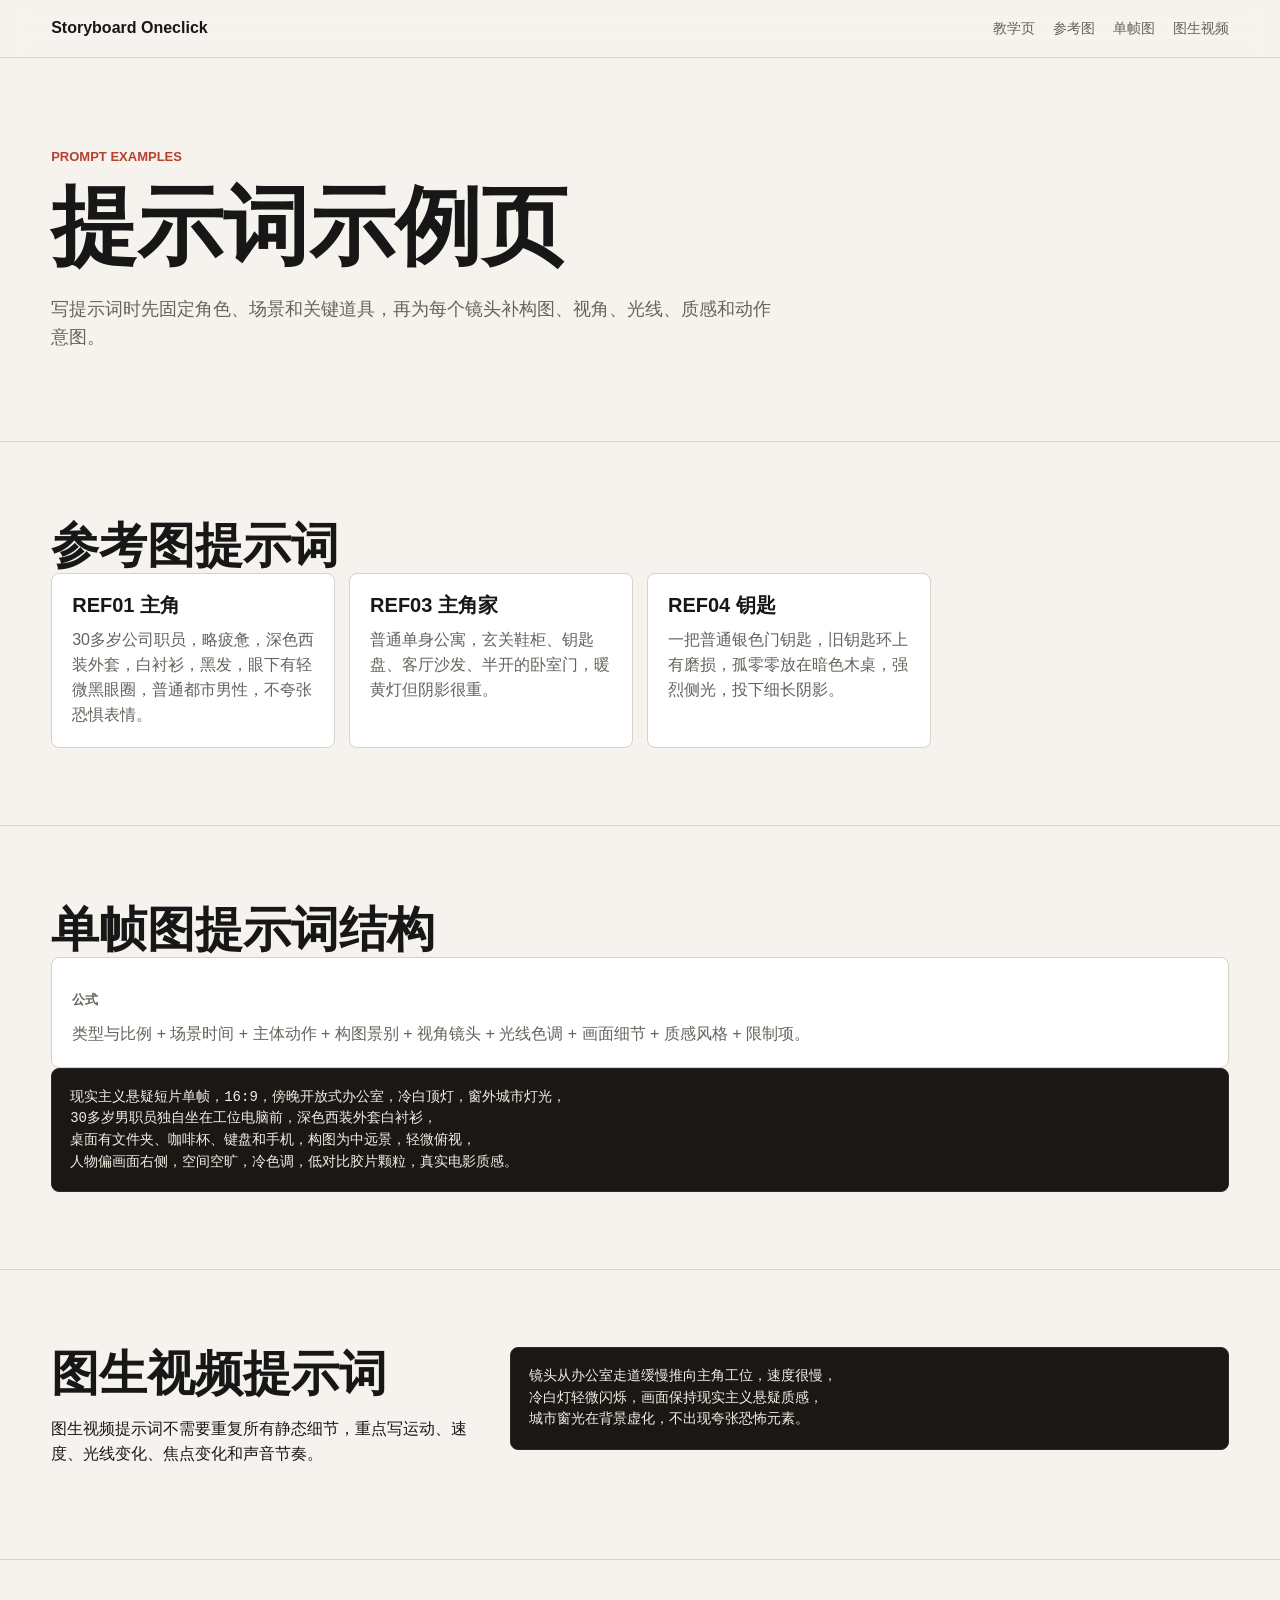
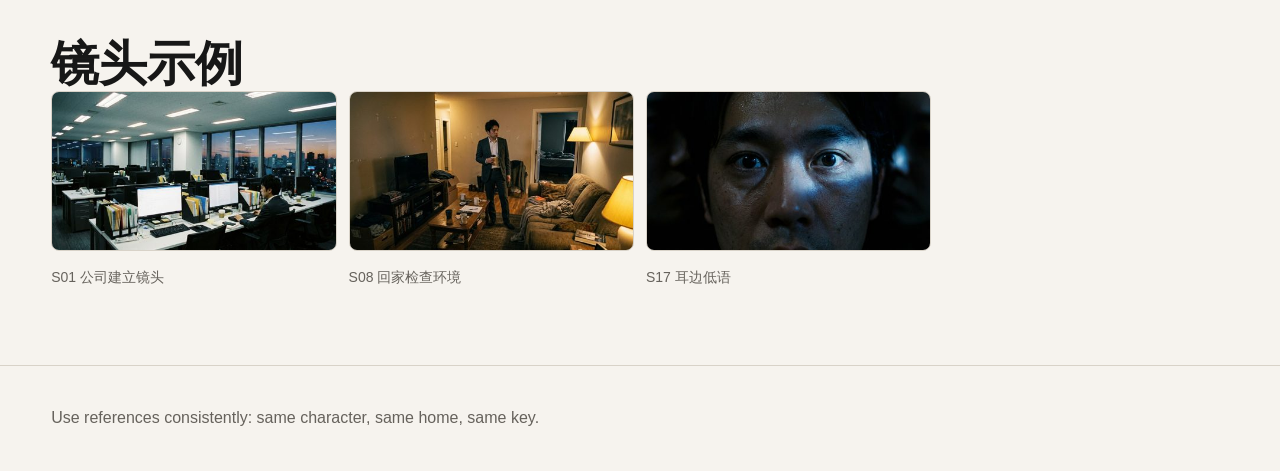
==== prompts.html @ 40c7abe9 "Add ComfyUI storyboard tutorial kit" ====
<!doctype html>
<html lang="zh-CN">
<head>
  <meta charset="utf-8">
  <meta name="viewport" content="width=device-width, initial-scale=1">
  <title>提示词示例 | ComfyUI Storyboard Oneclick</title>
  <meta name="description" content="参考图、单帧图和图生视频提示词写法示例。">
  <link rel="stylesheet" href="styles.css">
</head>
<body>
  <header class="site-header">
    <a class="brand" href="index.html">Storyboard Oneclick</a>
    <nav>
      <a href="index.html">教学页</a>
      <a href="#reference">参考图</a>
      <a href="#frames">单帧图</a>
      <a href="#video">图生视频</a>
    </nav>
  </header>

  <main>
    <section class="page-title">
      <p class="eyebrow">Prompt Examples</p>
      <h1>提示词示例页</h1>
      <p class="lead">写提示词时先固定角色、场景和关键道具，再为每个镜头补构图、视角、光线、质感和动作意图。</p>
    </section>

    <section id="reference" class="section">
      <h2>参考图提示词</h2>
      <div class="prompt-list">
        <article>
          <h3>REF01 主角</h3>
          <p>30多岁公司职员，略疲惫，深色西装外套，白衬衫，黑发，眼下有轻微黑眼圈，普通都市男性，不夸张恐惧表情。</p>
        </article>
        <article>
          <h3>REF03 主角家</h3>
          <p>普通单身公寓，玄关鞋柜、钥匙盘、客厅沙发、半开的卧室门，暖黄灯但阴影很重。</p>
        </article>
        <article>
          <h3>REF04 钥匙</h3>
          <p>一把普通银色门钥匙，旧钥匙环上有磨损，孤零零放在暗色木桌，强烈侧光，投下细长阴影。</p>
        </article>
      </div>
    </section>

    <section id="frames" class="section">
      <h2>单帧图提示词结构</h2>
      <div class="prompt-card">
        <p class="tag">公式</p>
        <p>类型与比例 + 场景时间 + 主体动作 + 构图景别 + 视角镜头 + 光线色调 + 画面细节 + 质感风格 + 限制项。</p>
      </div>
      <pre><code>现实主义悬疑短片单帧，16:9，傍晚开放式办公室，冷白顶灯，窗外城市灯光，
30多岁男职员独自坐在工位电脑前，深色西装外套白衬衫，
桌面有文件夹、咖啡杯、键盘和手机，构图为中远景，轻微俯视，
人物偏画面右侧，空间空旷，冷色调，低对比胶片颗粒，真实电影质感。</code></pre>
    </section>

    <section id="video" class="section two-col">
      <div>
        <h2>图生视频提示词</h2>
        <p>图生视频提示词不需要重复所有静态细节，重点写运动、速度、光线变化、焦点变化和声音节奏。</p>
      </div>
      <pre><code>镜头从办公室走道缓慢推向主角工位，速度很慢，
冷白灯轻微闪烁，画面保持现实主义悬疑质感，
城市窗光在背景虚化，不出现夸张恐怖元素。</code></pre>
    </section>

    <section class="section">
      <h2>镜头示例</h2>
      <div class="gallery">
        <figure><img src="assets/sample-stills/S01.jpg" alt="S01"><figcaption>S01 公司建立镜头</figcaption></figure>
        <figure><img src="assets/sample-stills/S08.jpg" alt="S08"><figcaption>S08 回家检查环境</figcaption></figure>
        <figure><img src="assets/sample-stills/S17.jpg" alt="S17"><figcaption>S17 耳边低语</figcaption></figure>
      </div>
    </section>
  </main>

  <footer>
    <p>Use references consistently: same character, same home, same key.</p>
  </footer>
</body>
</html>
---- styles.css ----
:root {
  color-scheme: light;
  --bg: #f6f3ee;
  --ink: #171717;
  --muted: #66625c;
  --line: #d8d2c8;
  --panel: #ffffff;
  --accent: #b5402e;
  --accent-dark: #74261c;
  --green: #1f6f63;
}

* { box-sizing: border-box; }

body {
  margin: 0;
  background: var(--bg);
  color: var(--ink);
  font-family: Inter, "Segoe UI", "Microsoft YaHei", Arial, sans-serif;
  line-height: 1.55;
}

a { color: inherit; text-decoration: none; }

.site-header {
  position: sticky;
  top: 0;
  z-index: 10;
  display: flex;
  align-items: center;
  justify-content: space-between;
  gap: 24px;
  padding: 16px clamp(20px, 4vw, 56px);
  border-bottom: 1px solid var(--line);
  background: rgba(246, 243, 238, 0.92);
  backdrop-filter: blur(12px);
}

.brand {
  font-weight: 800;
  letter-spacing: 0;
}

nav {
  display: flex;
  gap: 18px;
  flex-wrap: wrap;
  color: var(--muted);
  font-size: 14px;
}

nav a:hover { color: var(--accent); }

.hero {
  display: grid;
  grid-template-columns: minmax(280px, 0.8fr) minmax(360px, 1.2fr);
  gap: clamp(28px, 5vw, 72px);
  align-items: center;
  min-height: calc(100vh - 74px);
  padding: clamp(32px, 6vw, 84px) clamp(20px, 4vw, 56px);
}

.hero-copy { max-width: 660px; }

.eyebrow, .tag {
  margin: 0 0 10px;
  color: var(--accent);
  font-size: 13px;
  font-weight: 800;
  text-transform: uppercase;
}

h1, h2, h3 { line-height: 1.12; margin: 0; letter-spacing: 0; }
h1 { font-size: clamp(42px, 7vw, 86px); }
h2 { font-size: clamp(30px, 4vw, 48px); }
h3 { font-size: 20px; }

.lead {
  margin: 22px 0 0;
  color: var(--muted);
  font-size: 18px;
  max-width: 720px;
}

.actions {
  display: flex;
  gap: 12px;
  margin-top: 28px;
  flex-wrap: wrap;
}

.button {
  display: inline-flex;
  align-items: center;
  justify-content: center;
  min-height: 44px;
  padding: 0 18px;
  border: 1px solid var(--line);
  border-radius: 6px;
  background: var(--panel);
  font-weight: 700;
}

.button.primary {
  border-color: var(--accent);
  background: var(--accent);
  color: #fff;
}

.hero-media {
  margin: 0;
  overflow: hidden;
  border: 1px solid var(--line);
  background: var(--panel);
  box-shadow: 0 22px 70px rgba(23, 23, 23, 0.15);
}

.hero-media img {
  display: block;
  width: 100%;
  height: auto;
}

.section {
  padding: clamp(42px, 6vw, 78px) clamp(20px, 4vw, 56px);
  border-top: 1px solid var(--line);
}

.section-heading {
  display: flex;
  justify-content: space-between;
  align-items: end;
  gap: 24px;
  margin-bottom: 26px;
}

.flow-grid, .prompt-list {
  display: grid;
  grid-template-columns: repeat(4, minmax(0, 1fr));
  gap: 14px;
}

.flow-grid article, .prompt-list article, .prompt-card {
  border: 1px solid var(--line);
  background: var(--panel);
  padding: 20px;
  border-radius: 8px;
}

.flow-grid span {
  color: var(--green);
  font-weight: 900;
  font-size: 14px;
}

.flow-grid p, .prompt-list p, .prompt-card p {
  margin: 12px 0 0;
  color: var(--muted);
}

.still-grid, .gallery {
  display: grid;
  grid-template-columns: repeat(4, minmax(0, 1fr));
  gap: 12px;
}

.still-grid img, .gallery img {
  width: 100%;
  aspect-ratio: 16 / 9;
  object-fit: cover;
  border-radius: 8px;
  border: 1px solid var(--line);
}

.gallery figure { margin: 0; }
.gallery figcaption { margin-top: 8px; color: var(--muted); font-size: 14px; }

.two-col {
  display: grid;
  grid-template-columns: minmax(280px, 0.75fr) minmax(320px, 1.25fr);
  gap: 28px;
  align-items: start;
}

pre {
  margin: 0;
  overflow: auto;
  border-radius: 8px;
  border: 1px solid #2d2a26;
  background: #191815;
  color: #f4eee4;
  padding: 18px;
  font-size: 14px;
}

code {
  font-family: "Cascadia Code", Consolas, monospace;
}

.commands {
  display: grid;
  gap: 12px;
}

.page-title {
  padding: clamp(46px, 7vw, 96px) clamp(20px, 4vw, 56px);
}

footer {
  padding: 24px clamp(20px, 4vw, 56px);
  color: var(--muted);
  border-top: 1px solid var(--line);
}

@media (max-width: 900px) {
  .hero, .two-col { grid-template-columns: 1fr; }
  .flow-grid, .still-grid, .gallery, .prompt-list { grid-template-columns: repeat(2, minmax(0, 1fr)); }
}

@media (max-width: 560px) {
  .site-header { align-items: flex-start; flex-direction: column; }
  .flow-grid, .still-grid, .gallery, .prompt-list { grid-template-columns: 1fr; }
  h1 { font-size: 42px; }
}
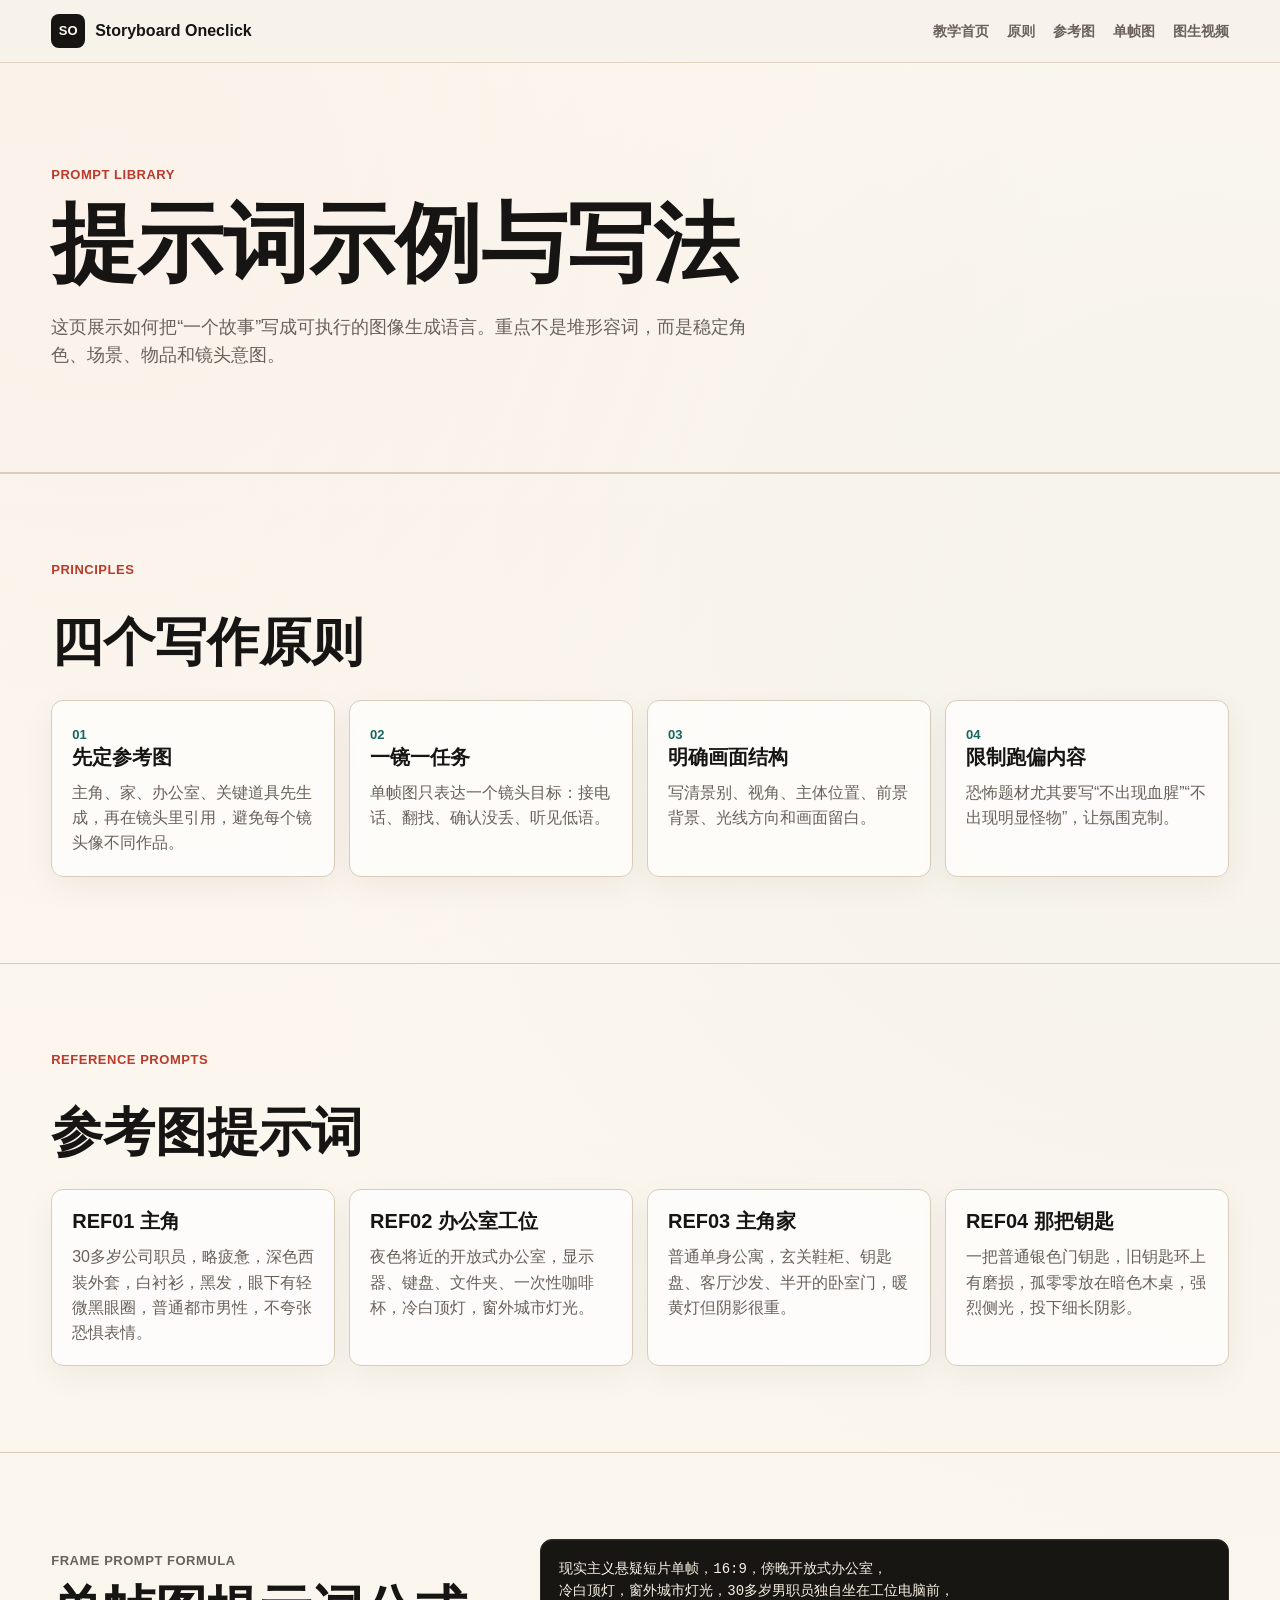
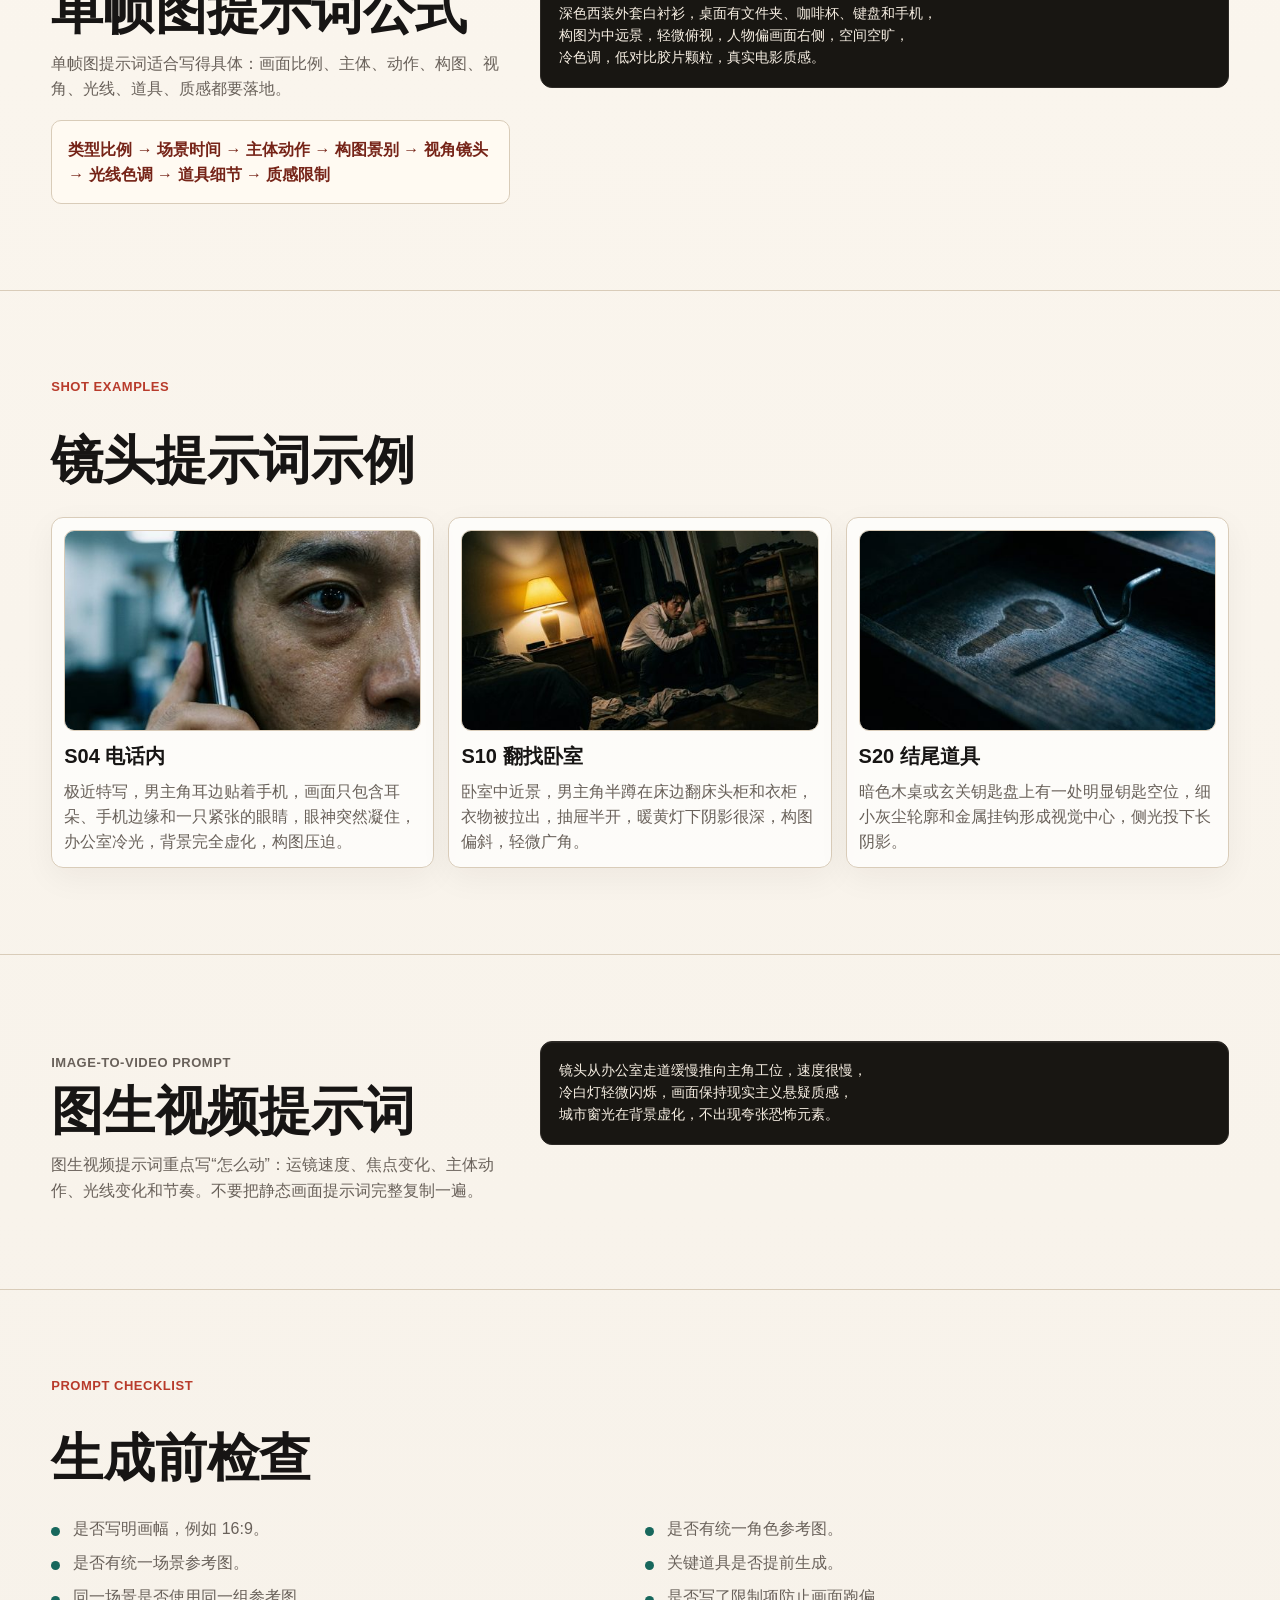
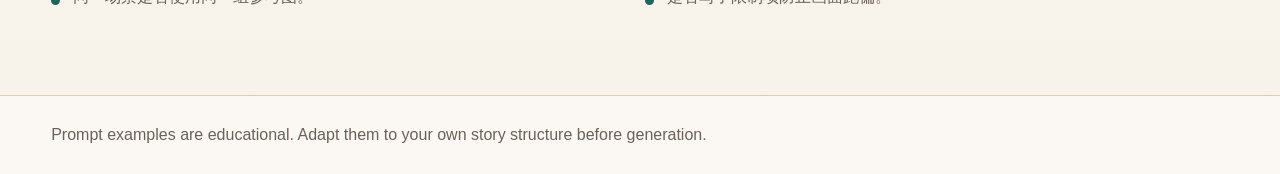
==== commit 74942520: "Polish tutorial site and Pages deployment" ====
--- a/prompts.html
+++ b/prompts.html
@@ -4,61 +4,128 @@
   <meta charset="utf-8">
   <meta name="viewport" content="width=device-width, initial-scale=1">
   <title>提示词示例 | ComfyUI Storyboard Oneclick</title>
-  <meta name="description" content="参考图、单帧图和图生视频提示词写法示例。">
+  <meta name="description" content="Prompt examples for reference images, storyboard stills, and image-to-video movement prompts.">
   <link rel="stylesheet" href="styles.css">
 </head>
 <body>
   <header class="site-header">
-    <a class="brand" href="index.html">Storyboard Oneclick</a>
-    <nav>
-      <a href="index.html">教学页</a>
+    <a class="brand" href="index.html">
+      <span class="brand-mark">SO</span>
+      <span>Storyboard Oneclick</span>
+    </a>
+    <nav aria-label="Main navigation">
+      <a href="index.html">教学首页</a>
+      <a href="#principles">原则</a>
       <a href="#reference">参考图</a>
-      <a href="#frames">单帧图</a>
+      <a href="#frame">单帧图</a>
       <a href="#video">图生视频</a>
     </nav>
   </header>
 
   <main>
     <section class="page-title">
-      <p class="eyebrow">Prompt Examples</p>
-      <h1>提示词示例页</h1>
-      <p class="lead">写提示词时先固定角色、场景和关键道具，再为每个镜头补构图、视角、光线、质感和动作意图。</p>
+      <p class="eyebrow">Prompt Library</p>
+      <h1>提示词示例与写法</h1>
+      <p class="lead">这页展示如何把“一个故事”写成可执行的图像生成语言。重点不是堆形容词，而是稳定角色、场景、物品和镜头意图。</p>
     </section>
 
-    <section id="reference" class="section">
-      <h2>参考图提示词</h2>
+    <section class="section" id="principles">
+      <div class="section-heading">
+        <p class="eyebrow">Principles</p>
+        <h2>四个写作原则</h2>
+      </div>
+      <div class="flow-grid compact">
+        <article>
+          <span>01</span>
+          <h3>先定参考图</h3>
+          <p>主角、家、办公室、关键道具先生成，再在镜头里引用，避免每个镜头像不同作品。</p>
+        </article>
+        <article>
+          <span>02</span>
+          <h3>一镜一任务</h3>
+          <p>单帧图只表达一个镜头目标：接电话、翻找、确认没丢、听见低语。</p>
+        </article>
+        <article>
+          <span>03</span>
+          <h3>明确画面结构</h3>
+          <p>写清景别、视角、主体位置、前景背景、光线方向和画面留白。</p>
+        </article>
+        <article>
+          <span>04</span>
+          <h3>限制跑偏内容</h3>
+          <p>恐怖题材尤其要写“不出现血腥”“不出现明显怪物”，让氛围克制。</p>
+        </article>
+      </div>
+    </section>
+
+    <section class="section" id="reference">
+      <div class="section-heading">
+        <p class="eyebrow">Reference Prompts</p>
+        <h2>参考图提示词</h2>
+      </div>
       <div class="prompt-list">
         <article>
           <h3>REF01 主角</h3>
           <p>30多岁公司职员，略疲惫，深色西装外套，白衬衫，黑发，眼下有轻微黑眼圈，普通都市男性，不夸张恐惧表情。</p>
         </article>
         <article>
+          <h3>REF02 办公室工位</h3>
+          <p>夜色将近的开放式办公室，显示器、键盘、文件夹、一次性咖啡杯，冷白顶灯，窗外城市灯光。</p>
+        </article>
+        <article>
           <h3>REF03 主角家</h3>
           <p>普通单身公寓，玄关鞋柜、钥匙盘、客厅沙发、半开的卧室门，暖黄灯但阴影很重。</p>
         </article>
         <article>
-          <h3>REF04 钥匙</h3>
+          <h3>REF04 那把钥匙</h3>
           <p>一把普通银色门钥匙，旧钥匙环上有磨损，孤零零放在暗色木桌，强烈侧光，投下细长阴影。</p>
         </article>
       </div>
     </section>
 
-    <section id="frames" class="section">
-      <h2>单帧图提示词结构</h2>
-      <div class="prompt-card">
-        <p class="tag">公式</p>
-        <p>类型与比例 + 场景时间 + 主体动作 + 构图景别 + 视角镜头 + 光线色调 + 画面细节 + 质感风格 + 限制项。</p>
+    <section class="section two-col" id="frame">
+      <div>
+        <p class="eyebrow">Frame Prompt Formula</p>
+        <h2>单帧图提示词公式</h2>
+        <p>单帧图提示词适合写得具体：画面比例、主体、动作、构图、视角、光线、道具、质感都要落地。</p>
+        <div class="formula">类型比例 → 场景时间 → 主体动作 → 构图景别 → 视角镜头 → 光线色调 → 道具细节 → 质感限制</div>
       </div>
-      <pre><code>现实主义悬疑短片单帧，16:9，傍晚开放式办公室，冷白顶灯，窗外城市灯光，
-30多岁男职员独自坐在工位电脑前，深色西装外套白衬衫，
-桌面有文件夹、咖啡杯、键盘和手机，构图为中远景，轻微俯视，
-人物偏画面右侧，空间空旷，冷色调，低对比胶片颗粒，真实电影质感。</code></pre>
+      <pre><code>现实主义悬疑短片单帧，16:9，傍晚开放式办公室，
+冷白顶灯，窗外城市灯光，30多岁男职员独自坐在工位电脑前，
+深色西装外套白衬衫，桌面有文件夹、咖啡杯、键盘和手机，
+构图为中远景，轻微俯视，人物偏画面右侧，空间空旷，
+冷色调，低对比胶片颗粒，真实电影质感。</code></pre>
     </section>
 
-    <section id="video" class="section two-col">
+    <section class="section" id="shot-examples">
+      <div class="section-heading">
+        <p class="eyebrow">Shot Examples</p>
+        <h2>镜头提示词示例</h2>
+      </div>
+      <div class="shot-example-grid">
+        <article>
+          <img src="assets/sample-stills/S04.jpg" alt="S04 电话低语">
+          <h3>S04 电话内</h3>
+          <p>极近特写，男主角耳边贴着手机，画面只包含耳朵、手机边缘和一只紧张的眼睛，眼神突然凝住，办公室冷光，背景完全虚化，构图压迫。</p>
+        </article>
+        <article>
+          <img src="assets/sample-stills/S10.jpg" alt="S10 翻找卧室">
+          <h3>S10 翻找卧室</h3>
+          <p>卧室中近景，男主角半蹲在床边翻床头柜和衣柜，衣物被拉出，抽屉半开，暖黄灯下阴影很深，构图偏斜，轻微广角。</p>
+        </article>
+        <article>
+          <img src="assets/sample-stills/S20.jpg" alt="S20 钥匙缺失">
+          <h3>S20 结尾道具</h3>
+          <p>暗色木桌或玄关钥匙盘上有一处明显钥匙空位，细小灰尘轮廓和金属挂钩形成视觉中心，侧光投下长阴影。</p>
+        </article>
+      </div>
+    </section>
+
+    <section class="section two-col" id="video">
       <div>
+        <p class="eyebrow">Image-to-Video Prompt</p>
         <h2>图生视频提示词</h2>
-        <p>图生视频提示词不需要重复所有静态细节，重点写运动、速度、光线变化、焦点变化和声音节奏。</p>
+        <p>图生视频提示词重点写“怎么动”：运镜速度、焦点变化、主体动作、光线变化和节奏。不要把静态画面提示词完整复制一遍。</p>
       </div>
       <pre><code>镜头从办公室走道缓慢推向主角工位，速度很慢，
 冷白灯轻微闪烁，画面保持现实主义悬疑质感，
@@ -66,18 +133,23 @@
     </section>
 
     <section class="section">
-      <h2>镜头示例</h2>
-      <div class="gallery">
-        <figure><img src="assets/sample-stills/S01.jpg" alt="S01"><figcaption>S01 公司建立镜头</figcaption></figure>
-        <figure><img src="assets/sample-stills/S08.jpg" alt="S08"><figcaption>S08 回家检查环境</figcaption></figure>
-        <figure><img src="assets/sample-stills/S17.jpg" alt="S17"><figcaption>S17 耳边低语</figcaption></figure>
+      <div class="section-heading">
+        <p class="eyebrow">Prompt Checklist</p>
+        <h2>生成前检查</h2>
       </div>
+      <ul class="check-list columns">
+        <li>是否写明画幅，例如 16:9。</li>
+        <li>是否有统一角色参考图。</li>
+        <li>是否有统一场景参考图。</li>
+        <li>关键道具是否提前生成。</li>
+        <li>同一场景是否使用同一组参考图。</li>
+        <li>是否写了限制项防止画面跑偏。</li>
+      </ul>
     </section>
   </main>
 
-  <footer>
-    <p>Use references consistently: same character, same home, same key.</p>
+  <footer class="site-footer">
+    <p>Prompt examples are educational. Adapt them to your own story structure before generation.</p>
   </footer>
 </body>
 </html>
-
--- a/styles.css
+++ b/styles.css
@@ -1,43 +1,69 @@
 :root {
   color-scheme: light;
-  --bg: #f6f3ee;
-  --ink: #171717;
-  --muted: #66625c;
-  --line: #d8d2c8;
+  --bg: #f7f2ea;
+  --paper: #fffaf2;
   --panel: #ffffff;
-  --accent: #b5402e;
-  --accent-dark: #74261c;
-  --green: #1f6f63;
+  --ink: #171514;
+  --muted: #69615a;
+  --faint: #ece3d7;
+  --line: #d9ccb9;
+  --accent: #b83b2b;
+  --accent-dark: #762418;
+  --green: #17675c;
+  --gold: #b9832f;
+  --shadow: 0 22px 70px rgba(36, 26, 16, 0.15);
 }
 
 * { box-sizing: border-box; }
+
+html { scroll-behavior: smooth; }
 
 body {
   margin: 0;
-  background: var(--bg);
+  background:
+    linear-gradient(180deg, rgba(255, 250, 242, 0.74), rgba(247, 242, 234, 0.92)),
+    radial-gradient(circle at 8% 6%, rgba(184, 59, 43, 0.12), transparent 28%),
+    radial-gradient(circle at 94% 18%, rgba(23, 103, 92, 0.12), transparent 32%),
+    var(--bg);
   color: var(--ink);
   font-family: Inter, "Segoe UI", "Microsoft YaHei", Arial, sans-serif;
-  line-height: 1.55;
+  line-height: 1.58;
 }
 
 a { color: inherit; text-decoration: none; }
+
+img { max-width: 100%; }
 
 .site-header {
   position: sticky;
   top: 0;
-  z-index: 10;
+  z-index: 20;
   display: flex;
   align-items: center;
   justify-content: space-between;
   gap: 24px;
-  padding: 16px clamp(20px, 4vw, 56px);
-  border-bottom: 1px solid var(--line);
-  background: rgba(246, 243, 238, 0.92);
-  backdrop-filter: blur(12px);
+  padding: 14px clamp(18px, 4vw, 58px);
+  border-bottom: 1px solid rgba(217, 204, 185, 0.82);
+  background: rgba(247, 242, 234, 0.9);
+  backdrop-filter: blur(16px);
 }
 
 .brand {
-  font-weight: 800;
+  display: inline-flex;
+  align-items: center;
+  gap: 10px;
+  font-weight: 850;
+}
+
+.brand-mark {
+  display: inline-grid;
+  place-items: center;
+  width: 34px;
+  height: 34px;
+  border-radius: 8px;
+  background: var(--ink);
+  color: var(--paper);
+  font-size: 13px;
   letter-spacing: 0;
 }
 
@@ -47,45 +73,58 @@
   flex-wrap: wrap;
   color: var(--muted);
   font-size: 14px;
+  font-weight: 650;
 }
 
 nav a:hover { color: var(--accent); }
 
 .hero {
   display: grid;
-  grid-template-columns: minmax(280px, 0.8fr) minmax(360px, 1.2fr);
-  gap: clamp(28px, 5vw, 72px);
+  grid-template-columns: minmax(280px, 0.82fr) minmax(380px, 1.18fr);
+  gap: clamp(28px, 5vw, 74px);
   align-items: center;
-  min-height: calc(100vh - 74px);
-  padding: clamp(32px, 6vw, 84px) clamp(20px, 4vw, 56px);
-}
-
-.hero-copy { max-width: 660px; }
+  min-height: calc(100vh - 64px);
+  padding: clamp(38px, 7vw, 96px) clamp(18px, 4vw, 58px) clamp(44px, 7vw, 92px);
+}
+
+.hero-copy { max-width: 760px; }
 
 .eyebrow, .tag {
   margin: 0 0 10px;
   color: var(--accent);
   font-size: 13px;
-  font-weight: 800;
+  font-weight: 850;
+  letter-spacing: 0.04em;
   text-transform: uppercase;
 }
 
-h1, h2, h3 { line-height: 1.12; margin: 0; letter-spacing: 0; }
-h1 { font-size: clamp(42px, 7vw, 86px); }
-h2 { font-size: clamp(30px, 4vw, 48px); }
+h1, h2, h3 {
+  margin: 0;
+  line-height: 1.1;
+  letter-spacing: 0;
+}
+
+h1 {
+  max-width: 760px;
+  font-size: clamp(42px, 7vw, 86px);
+}
+
+h2 { font-size: clamp(30px, 4.2vw, 52px); }
 h3 { font-size: 20px; }
 
+p { margin: 0; }
+
 .lead {
-  margin: 22px 0 0;
+  margin-top: 22px;
+  max-width: 700px;
   color: var(--muted);
   font-size: 18px;
-  max-width: 720px;
-}
-
-.actions {
+}
+
+.hero-actions {
   display: flex;
   gap: 12px;
-  margin-top: 28px;
+  margin-top: 30px;
   flex-wrap: wrap;
 }
 
@@ -93,12 +132,13 @@
   display: inline-flex;
   align-items: center;
   justify-content: center;
-  min-height: 44px;
+  min-height: 46px;
   padding: 0 18px;
   border: 1px solid var(--line);
-  border-radius: 6px;
-  background: var(--panel);
-  font-weight: 700;
+  border-radius: 8px;
+  background: rgba(255, 255, 255, 0.78);
+  font-weight: 780;
+  box-shadow: 0 8px 22px rgba(36, 26, 16, 0.06);
 }
 
 .button.primary {
@@ -107,12 +147,41 @@
   color: #fff;
 }
 
+.hero-stats {
+  display: grid;
+  grid-template-columns: repeat(3, minmax(0, 1fr));
+  gap: 10px;
+  max-width: 520px;
+  margin: 34px 0 0;
+}
+
+.hero-stats div {
+  border: 1px solid var(--line);
+  border-radius: 10px;
+  background: rgba(255, 255, 255, 0.58);
+  padding: 14px;
+}
+
+.hero-stats dt {
+  font-size: 34px;
+  line-height: 1;
+  font-weight: 900;
+  color: var(--green);
+}
+
+.hero-stats dd {
+  margin: 7px 0 0;
+  color: var(--muted);
+  font-size: 13px;
+}
+
 .hero-media {
   margin: 0;
   overflow: hidden;
   border: 1px solid var(--line);
+  border-radius: 14px;
   background: var(--panel);
-  box-shadow: 0 22px 70px rgba(23, 23, 23, 0.15);
+  box-shadow: var(--shadow);
 }
 
 .hero-media img {
@@ -121,105 +190,283 @@
   height: auto;
 }
 
+.hero-media figcaption {
+  padding: 12px 14px;
+  color: var(--muted);
+  font-size: 13px;
+  border-top: 1px solid var(--line);
+  background: var(--paper);
+}
+
 .section {
-  padding: clamp(42px, 6vw, 78px) clamp(20px, 4vw, 56px);
+  padding: clamp(46px, 7vw, 86px) clamp(18px, 4vw, 58px);
   border-top: 1px solid var(--line);
 }
 
+.intro-band {
+  display: grid;
+  grid-template-columns: minmax(280px, 0.72fr) minmax(320px, 1.28fr);
+  gap: 26px;
+  align-items: end;
+  background: var(--ink);
+  color: var(--paper);
+  border-top: 0;
+}
+
+.intro-band .eyebrow { color: #f0a18f; }
+
+.band-copy {
+  color: rgba(255, 250, 242, 0.78);
+  font-size: clamp(18px, 2vw, 24px);
+}
+
 .section-heading {
-  display: flex;
-  justify-content: space-between;
+  display: grid;
+  grid-template-columns: minmax(260px, 0.78fr) minmax(300px, 1fr);
+  gap: 24px;
   align-items: end;
-  gap: 24px;
-  margin-bottom: 26px;
-}
-
-.flow-grid, .prompt-list {
-  display: grid;
+  margin-bottom: 28px;
+}
+
+.section-heading .eyebrow { grid-column: 1 / -1; }
+.section-heading p:last-child { color: var(--muted); }
+
+.flow-grid {
+  display: grid;
+  grid-template-columns: repeat(3, minmax(0, 1fr));
+  gap: 14px;
+}
+
+.flow-grid.compact {
   grid-template-columns: repeat(4, minmax(0, 1fr));
-  gap: 14px;
-}
-
-.flow-grid article, .prompt-list article, .prompt-card {
-  border: 1px solid var(--line);
-  background: var(--panel);
+}
+
+.flow-grid article,
+.prompt-list article,
+.prompt-card,
+.runbook-grid article,
+.shot-example-grid article {
+  border: 1px solid var(--line);
+  border-radius: 12px;
+  background: rgba(255, 255, 255, 0.72);
   padding: 20px;
-  border-radius: 8px;
+  box-shadow: 0 10px 32px rgba(36, 26, 16, 0.05);
 }
 
 .flow-grid span {
   color: var(--green);
+  font-size: 13px;
   font-weight: 900;
-  font-size: 14px;
-}
-
-.flow-grid p, .prompt-list p, .prompt-card p {
-  margin: 12px 0 0;
-  color: var(--muted);
-}
-
-.still-grid, .gallery {
-  display: grid;
-  grid-template-columns: repeat(4, minmax(0, 1fr));
-  gap: 12px;
-}
-
-.still-grid img, .gallery img {
+}
+
+.flow-grid p,
+.prompt-list p,
+.prompt-card p,
+.shot-example-grid p,
+.two-col p {
+  margin-top: 12px;
+  color: var(--muted);
+}
+
+.showcase {
+  background: rgba(255, 255, 255, 0.32);
+}
+
+.still-grid,
+.shot-example-grid,
+.gallery {
+  display: grid;
+  grid-template-columns: repeat(3, minmax(0, 1fr));
+  gap: 14px;
+}
+
+.still-grid figure,
+.gallery figure {
+  margin: 0;
+}
+
+.still-grid img,
+.gallery img,
+.shot-example-grid img {
+  display: block;
   width: 100%;
   aspect-ratio: 16 / 9;
   object-fit: cover;
-  border-radius: 8px;
-  border: 1px solid var(--line);
-}
-
-.gallery figure { margin: 0; }
-.gallery figcaption { margin-top: 8px; color: var(--muted); font-size: 14px; }
+  border-radius: 10px;
+  border: 1px solid var(--line);
+}
+
+.still-grid figcaption,
+.gallery figcaption {
+  margin-top: 8px;
+  color: var(--muted);
+  font-size: 14px;
+}
 
 .two-col {
   display: grid;
-  grid-template-columns: minmax(280px, 0.75fr) minmax(320px, 1.25fr);
-  gap: 28px;
+  grid-template-columns: minmax(280px, 0.8fr) minmax(340px, 1.2fr);
+  gap: 30px;
   align-items: start;
+}
+
+.check-list {
+  display: grid;
+  gap: 9px;
+  margin: 18px 0 0;
+  padding: 0;
+  list-style: none;
+  color: var(--muted);
+}
+
+.check-list li {
+  position: relative;
+  padding-left: 22px;
+}
+
+.check-list li::before {
+  content: "";
+  position: absolute;
+  left: 0;
+  top: 0.72em;
+  width: 9px;
+  height: 9px;
+  border-radius: 50%;
+  background: var(--green);
+}
+
+.check-list.columns {
+  grid-template-columns: repeat(2, minmax(0, 1fr));
 }
 
 pre {
   margin: 0;
   overflow: auto;
-  border-radius: 8px;
+  border-radius: 12px;
   border: 1px solid #2d2a26;
-  background: #191815;
-  color: #f4eee4;
+  background: #181612;
+  color: #f7efe3;
   padding: 18px;
   font-size: 14px;
+  box-shadow: inset 0 1px 0 rgba(255,255,255,0.06);
 }
 
 code {
-  font-family: "Cascadia Code", Consolas, monospace;
-}
-
-.commands {
-  display: grid;
-  gap: 12px;
-}
+  font-family: "Cascadia Code", Consolas, "SFMono-Regular", monospace;
+}
+
+.runbook-grid {
+  display: grid;
+  grid-template-columns: repeat(2, minmax(0, 1fr));
+  gap: 14px;
+}
+
+.runbook-grid .wide {
+  grid-column: 1 / -1;
+}
+
+.runbook-grid h3 {
+  margin-bottom: 12px;
+}
+
+.parameter-table {
+  display: grid;
+  border: 1px solid var(--line);
+  border-radius: 12px;
+  overflow: hidden;
+  background: rgba(255, 255, 255, 0.75);
+}
+
+.parameter-table div {
+  display: grid;
+  grid-template-columns: minmax(180px, 0.38fr) 1fr;
+  gap: 18px;
+  padding: 14px 18px;
+  border-bottom: 1px solid var(--line);
+}
+
+.parameter-table div:last-child { border-bottom: 0; }
+.parameter-table strong { color: var(--accent-dark); }
+.parameter-table span { color: var(--muted); }
 
 .page-title {
-  padding: clamp(46px, 7vw, 96px) clamp(20px, 4vw, 56px);
-}
-
-footer {
-  padding: 24px clamp(20px, 4vw, 56px);
+  padding: clamp(52px, 8vw, 112px) clamp(18px, 4vw, 58px);
+  border-bottom: 1px solid var(--line);
+}
+
+.page-title h1 {
+  max-width: 980px;
+}
+
+.prompt-list {
+  display: grid;
+  grid-template-columns: repeat(4, minmax(0, 1fr));
+  gap: 14px;
+}
+
+.formula {
+  margin-top: 18px;
+  padding: 16px;
+  border: 1px solid var(--line);
+  border-radius: 10px;
+  background: var(--paper);
+  color: var(--accent-dark);
+  font-weight: 800;
+}
+
+.shot-example-grid article {
+  padding: 12px;
+}
+
+.shot-example-grid h3 {
+  margin-top: 14px;
+}
+
+.site-footer {
+  padding: 26px clamp(18px, 4vw, 58px);
   color: var(--muted);
   border-top: 1px solid var(--line);
-}
-
-@media (max-width: 900px) {
-  .hero, .two-col { grid-template-columns: 1fr; }
-  .flow-grid, .still-grid, .gallery, .prompt-list { grid-template-columns: repeat(2, minmax(0, 1fr)); }
-}
-
-@media (max-width: 560px) {
-  .site-header { align-items: flex-start; flex-direction: column; }
-  .flow-grid, .still-grid, .gallery, .prompt-list { grid-template-columns: 1fr; }
-  h1 { font-size: 42px; }
-}
-
+  background: rgba(255, 255, 255, 0.42);
+}
+
+@media (max-width: 980px) {
+  .hero,
+  .intro-band,
+  .section-heading,
+  .two-col {
+    grid-template-columns: 1fr;
+  }
+
+  .flow-grid,
+  .flow-grid.compact,
+  .prompt-list,
+  .still-grid,
+  .shot-example-grid {
+    grid-template-columns: repeat(2, minmax(0, 1fr));
+  }
+}
+
+@media (max-width: 620px) {
+  .site-header {
+    align-items: flex-start;
+    flex-direction: column;
+  }
+
+  h1 { font-size: 40px; }
+
+  .hero-stats,
+  .flow-grid,
+  .flow-grid.compact,
+  .prompt-list,
+  .still-grid,
+  .shot-example-grid,
+  .runbook-grid,
+  .check-list.columns {
+    grid-template-columns: 1fr;
+  }
+
+  .parameter-table div {
+    grid-template-columns: 1fr;
+    gap: 4px;
+  }
+}
